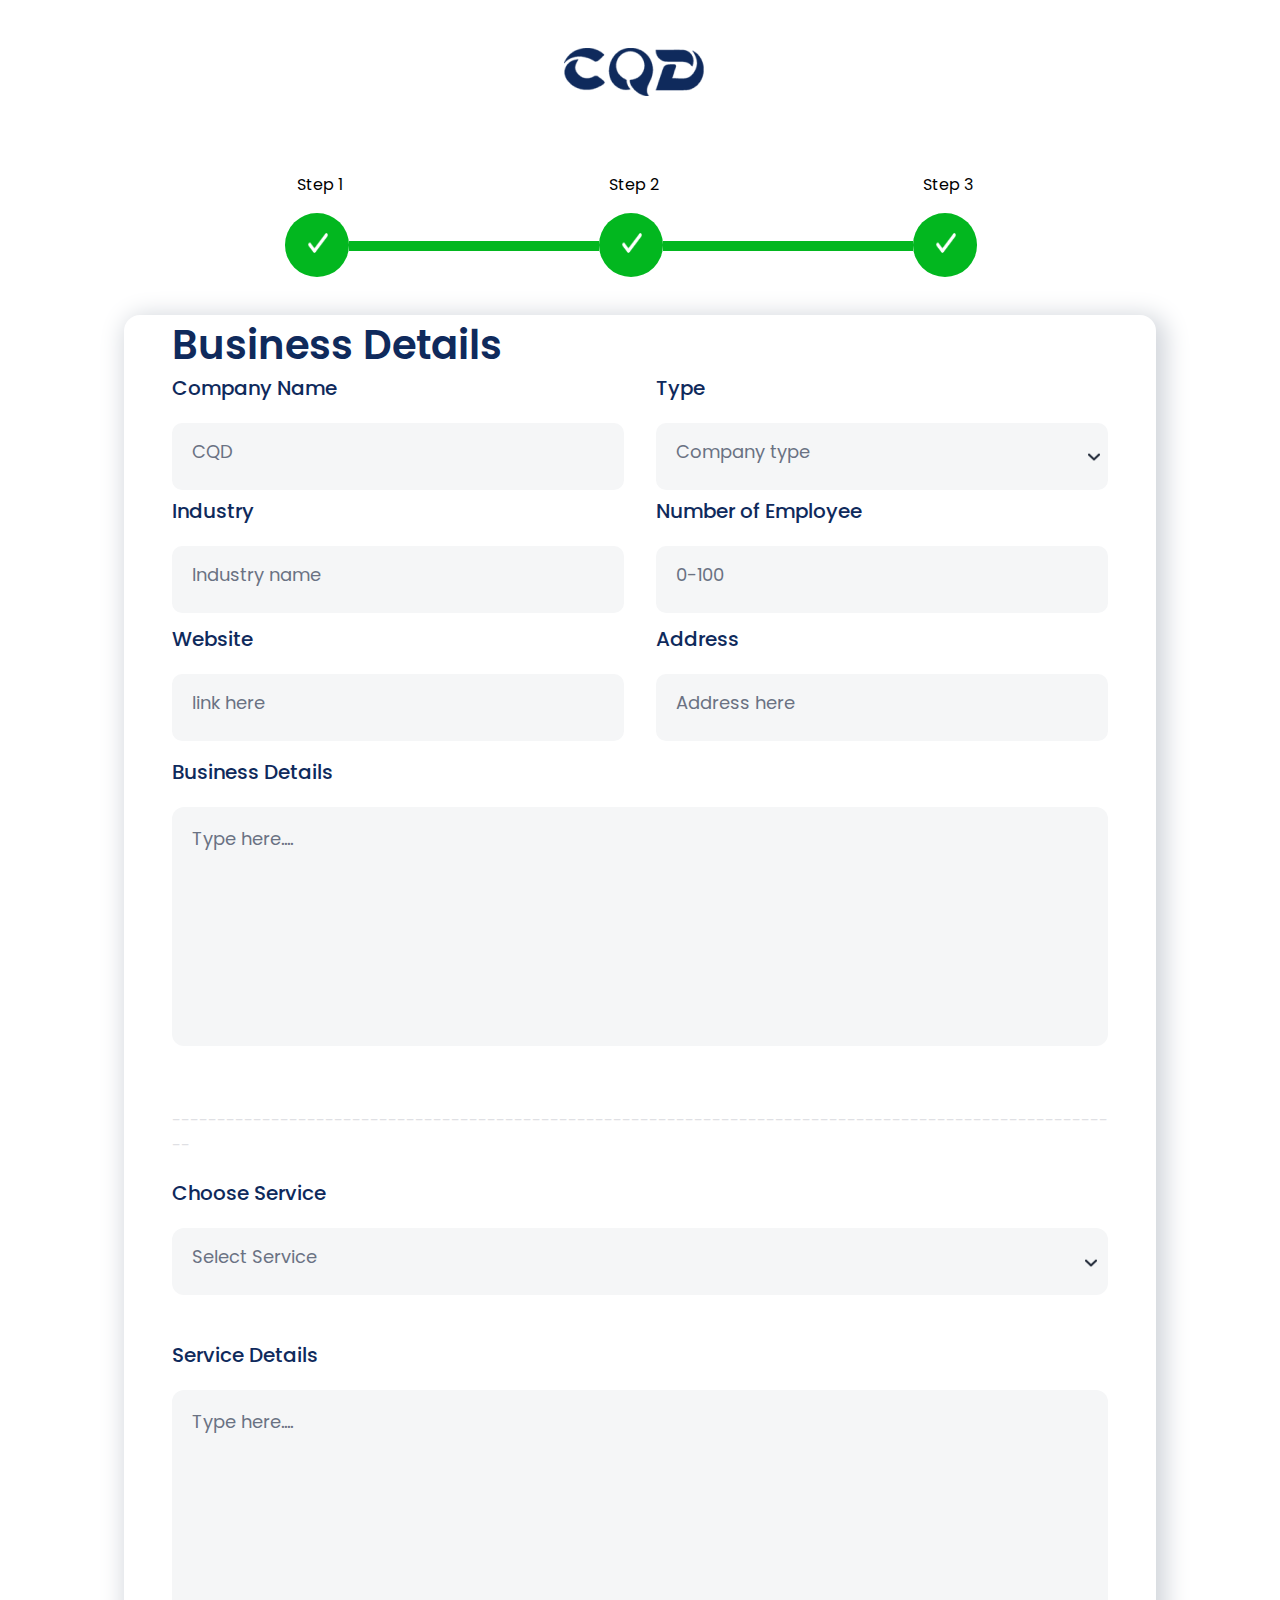
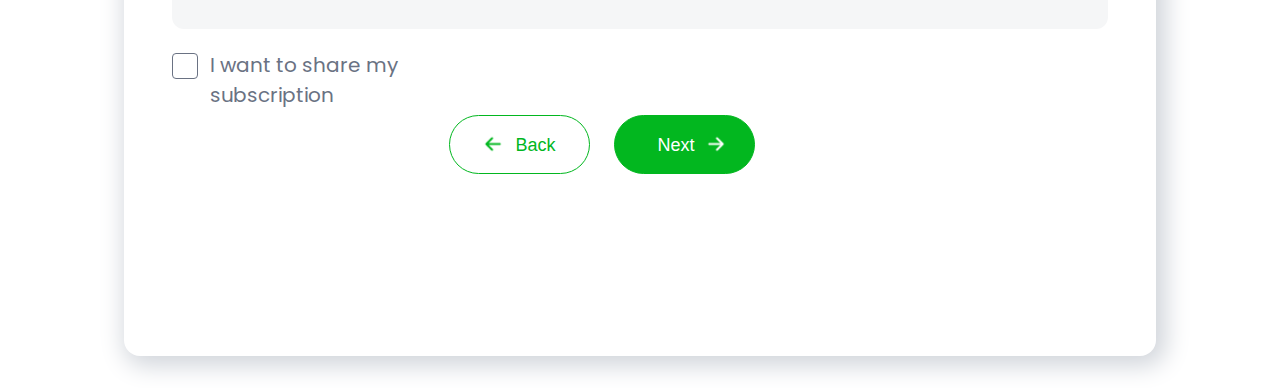
==== business.html @ 8f6383a1 "added" ====
<!DOCTYPE html>
<html lang="en">
<head>
    <meta charset="UTF-8">
    <meta name="viewport" content="width=device-width, initial-scale=1.0">
    <title>Bussiness Details</title>
     <style>
        @import url("https://fonts.googleapis.com/css2?family=Poppins:ital,wght@0,100;0,200;0,300;0,400;0,500;0,600;0,700;0,800;0,900;1,100;1,200;1,300;1,400;1,500;1,600;1,700;1,800;1,900&family=Roboto:ital,wght@0,100;0,300;0,400;0,500;0,700;0,900;1,100;1,300;1,400;1,500;1,700;1,900&display=swap");
    </style>
    
    <link rel="stylesheet" href="./assets/css/style.css" />
</head>
<body>
    
    <main>
        <section class="business">
            <div class="pInfo-dv">
                <img class="pInfo-img" src="/assets/images/infoImage.png" alt="">
            </div>

            <div class="bus-d">
                <div class="bus-dv">
                    <div class="pInfo-d3">
                        <p class="pInfo-p">Step 1</p>
                        <div class="pInfo-d4">
                            <img class="pInfo-img2" src="./assets/images/Icon4.png" alt="">
                        </div>
                    </div>
                    <div class="lc-d1"></div>
                    <div class="pInfo-d3">
                        <p class="pInfo-p">Step 2</p>
                        <div class="pInfo-d4">
                            <img class="pInfo-img2" src="./assets/images/Icon4.png" alt="">
                        </div>
                    </div>
                    <div class="lc-d1"></div>
                    <div class="pInfo-d3">
                        <p class="pInfo-p">Step 3</p>
                        <div class="pInfo-d4">
                            <img class="pInfo-img2" src="./assets/images/Icon4.png" alt="">
                        </div>
                    </div>
                </div>

                <div class="bus-d2">
                    <h2 class="bus-h">Business Details</h2>

                    <div class="bus-d5">
                        <div class="bus-d3">
                            <div class="bus-d6">
                                <div class="pInfo-d10">
                                    <p class="bus-p2">Company Name</p>
                                    <div class="lc-d6">
                                        <small class="pInfo-sm">CQD</small>
                                    </div>
                                </div>
                                <div class="pInfo-d10">
                                    <p class="bus-p2">Type</p>
                                    <div class="lc-d7">
                                        <small class="pInfo-sm">Company type</small>
                                        <img class="lc-img2" src="./assets/images/down.png" alt="">
                                    </div>
                                </div>
                            </div>

                            <div class="bus-d6">
                                <div class="pInfo-d10">
                                    <p class="pInfo-p2">Industry</p>
                                    <div class="pInfo-d11">
                                        <small class="bus-sm">Industry name</small>
                                    </div>
                                </div>
                                <div class="pInfo-d10">
                                    <p class="pInfo-p2">Number of Employee</p>
                                    <div class="lc-d7">
                                        <small class="pInfo-sm">0-100</small>
                                    </div>
                                </div>
                            </div>

                            <div class="bus-d7">
                                <div class="pInfo-d10">
                                    <p class="pInfo-p2">Website</p>
                                    <div class="lc-d7">
                                        <small class="pInfo-sm">link here</small>
                                    </div>
                                </div>
                                <div class="pInfo-d10">
                                    <p class="pInfo-p2">Address</p>
                                    <div class="lc-d7">
                                        <small class="pInfo-sm">Address here</small>
                                    </div>
                                </div>
                            </div>

                            <div class="lc-d4">
                                <p class="lc-p2">Business Details</p>
                                <div class="bus-d4">
                                    <small class="lc-sm">Type here....</small>
                                </div>
                            </div>
                        </div>

                        <p class="bus-p">----------------------------------------------------------------------------------------------------------</p>

                        <div class="bus-d8">
                            <div class="bus-d9">
                                <p class="bus-p3">Choose Service</p>
                                <div class="bus-d10">
                                    <small class="pInfo-sm">Select Service</small>
                                    <img class="bus-img" src="./assets/images/down.png" alt="">
                                </div>
                            </div>
                            <div class="lc-d4">
                                <p class="lc-p2">Service Details</p>
                                <div class="bus-d4">
                                    <small class="lc-sm">Type here....</small>
                                </div>
                            </div>
                            <div class="bus-d11">
                                <div class="bus-d12"></div>
                                <p class="bus-p4">I want to share my subscription</p>
                            </div>
                        </div>
                       
                        
                    </div>   

                    <div class="bus-d13">
                        <a class="pInfo-a" href="location.html">
                            <div class="pInfo-d12">
                
                                <button class="pInfo-d13">
                                    <img class="pInfo-img3" src="/assets/images/left.png" alt="">
                                    <p class="pInfo-p3">Back</p>
                                </button>
                
                            </div>
                        </a>
                
                        <a class="pInfo-a" href="cleanService.html" >
                            <div class="pInfo-d14">
                                <button class="pInfo-d15">
                                    <p class="pInfo-p4">Next</p>
                                    <img class="pInfo-img4" src="/assets/images/right.png" alt="">
                                </button>
                            </div>
                        </a>
                
                    </div>
                </div>

                
            </div>
        </section>
    </main>
</body>
</html>
---- assets/css/style.css ----
/* google fonts  */

body {
  font-family: Poppins;
  background-color: #ffffff;
}

header nav {
  display: flex;
  width: 1770px;
  padding: 16px 16px 16px 32px;
  justify-content: space-between;
  align-items: center;
  border-radius: 99px;
  background-color: #0f2a5c;
  margin-top: 30px;
  margin-bottom: 30px;
  margin-left: 30px;
  margin-right: 20px;
}

header nav img {
  width: 162.909px;
  height: 56px;
  flex-shrink: 0;
}

header nav ul {
  display: flex;
  align-items: center;
  gap: 40px;
  list-style: none;
}

.fr-nav-menu-item1 {
  color: #02b71f;
  font-family: Poppins;
  font-size: 16px;
  font-weight: 500;
  line-height: 24px;
  text-decoration-line: underline;
}

.fr-nav-menu-item2 {
  color: #f5fbff;
  font-family: Poppins;
  font-size: 16px;
  font-weight: 500;
  line-height: 24px;
}

.fr-nav-menu-item3 {
  padding: 16px 32px;
  justify-content: center;
  align-items: center;
  border-radius: 99px;
  background: #02b71f;
  gap: 8px;
}

.fr-nav-menu-item4 {
  color: #fff;
  font-family: Poppins;
  font-size: 18px;
  font-weight: 500;
}

.fr-top-banner {
  width: 1770x;
  height: 640px;
  border-radius: 24px;
  background: (90deg);
  background-image: linear-gradient(
      rgba(4, 89, 229, 0.7) 23.07%,
      rgba(79, 186, 255, 0.07) 117.66%
    ),
    url("../images/bgImage.png");
  margin-left: 30px;
  margin-right: 30px;
}

.fr-top-banner-sec {
  display: flex;
  flex-direction: column;
  margin-top: 60px;
  justify-content: center;
  align-items: start;
  width: 50%;
  margin-left: 15%;
}

.fr-banner-h {
  margin-top: 30px;
  text-align: start;
}

.top-banner-bt2 {
  color: #fff;
  font-family: Poppins;
  font-size: 18px;
  font-weight: 500;
}
/* .empty {
    width: 50%;
} */

.fr-banner-h {
  font-family: Poppins;
  color: #fff;
  font-size: 46px;
  font-weight: 600;
}

.fr-banner-p {
  font-family: Poppins;
  color: #fff;
  font-size: 24px;
  font-weight: 500;
}

.top-banner-d1 {
  display: flex;
  width: 650px;
  height: 59px;
  gap: 32px;
}

.top-banner-d2 {
  display: flex;
  gap: 16px;
  width: 360px;
  height: 60px;
  margin-top: 15px;
}

.top-banner-p {
  color: #ffffff;
}

.top-banner-bt1 {
  display: flex;
  padding: 16px 32px;
  justify-content: center;
  align-items: center;
  border-radius: 99px;
  background: #02b71f;
  gap: 8px;
  list-style: none;
  width: 150px;
  height: 30px;
}
/* 
.fr-top-banner-button {
    display: flex;
    padding: 16px 32px;
    justify-content: center;
    align-items: center;
    gap: 8px;
    border-radius: 99px;
    background: #02B71F;
} */

.fr-p {
  color: #0f2a5c;
  text-align: center;
  font-family: Poppins;
  font-size: 28px;
  font-weight: 600;
  margin-top: 50px;
}

.fr-d {
  margin-bottom: 50px;
  margin-left: 20px;
  margin-right: 20px;
}

.fr-img2 {
  width: 183px;
  height: 101px;
}

.fr-img3 {
  width: 290px;
  height: 150px;
}

.fr-img4 {
  width: 183px;
  height: 101px;
}

.fr-img5 {
  width: 248px;
  height: 101px;
}

.fr-sec-service {
  background: linear-gradient(
    180deg,
    rgba(133, 210, 255, 0.6) 0%,
    rgba(214, 238, 255, 0.6) 100%
  );
  border-radius: 24px;
  width: 1300px;
  height: 580px;
  margin-left: 30px;
  margin-right: 30px;
  display: inline-flex;
  padding: 120px 260px 120px 262px;
  flex-direction: column;
  justify-content: center;
  gap: 48px;
  align-items: center;
}

.fr-sec-sm {
  color: #0459e5;
  text-align: center;
  font-weight: 500;
  margin-top: 70px;
}

.fr-sec-h {
  color: #0f2a5c;
  font-size: 48px;
  font-weight: 600;
  width: 50%;
  text-align: center;
  margin-top: -40px;
}

.fr-div-frame-tp {
  display: flex;
  gap: 32px;
  margin-top: -38px;
  margin-bottom: -30px;
}
.fr-div-frame-fl {
  /* display: flex; */
  background: #ffffff;
  width: 305px;
  height: 266px;
  border-radius: 12px;
  padding: 24px;
  gap: 24px;
}

.fr-div-frame-up {
  margin-top: -33px;
}

.fr-div-frame-img {
  margin: auto;
  width: 32px;
  height: 32px;
  border: 1px solid var(--Secondary-700, #0459e5);
  padding: 10px;
  border-radius: 100%;
  margin-right: 147px;
}

.fr-div-frame-img2 {
  width: 99px;
  height: 99px;
}

.fr-div-frame-p {
  color: #c1c4cc;
}

.fr-div-frame-h {
  color: #0f2a5c;
  font-size: 20px;
  font-weight: 600;
}

.fr-div-frame-sm {
  color: #5b6477;
  font-size: 16px;
  font-weight: 400;
}

.fr-sec-service2 {
  display: flex;
  width: 1840px;
}

.fr-sec-service2-img {
  width: 720px;
  height: 800px;
  margin-left: 190px;
  margin-top: 100px;
  margin-bottom: 100px;
}

.fr-sec-service2-d {
  width: 727px;
  margin-left: 60px;
  height: 627px;
}

.fr-sec-service2-p {
  color: #02b71f;
  width: 627px;
  height: 27px;
  font-size: 18px;
  font-weight: 500;
  margin-top: 100px;
}

.fr-sec-service2-h {
  width: 627px;
  height: 62px;
  font-weight: 600;
  font-size: 48px;
  color: #0f2a5c;
  margin-top: -1px;
  margin-bottom: 53px;
}

.fr-sec-service2-d2 {
  display: flex;
  background-color: #edf8ff;
  gap: 30px;
  align-items: center;
  border-radius: 10px;
  margin-bottom: 15px;
}

.fr-sec-service2-d3 {
  width: 64px;
  height: 64px;
  border: 1px solid var(--Secondary-700, #0459e5);
  border-radius: 100%;
  margin-left: 20px;
}
.fr-sec-service2-img2 {
  width: 32px;
  height: 32px;
  margin-top: 16px;
  margin-left: 16px;
}

.fr-sec-service2-h3 {
  width: 499px;
  height: 30px;
  font-weight: 600;
  font-size: 20px;
  color: #0f2a5c;
  margin-top: 30px;
}

.fr-sec-service2-h5 {
  width: 499px;
  height: 24px;
  font-weight: 400;
  font-size: 16px;
  color: #5b6477;
  margin-top: -15px;
}

.fr-section5 {
  width: 1820px;
  height: 618px;
  margin-top: -100px;
  margin-left: 30px;
  border-radius: 24px;
  background: linear-gradient(
    180deg,
    rgba(133, 210, 255, 0.6) 0%,
    rgba(214, 238, 255, 0.6) 100%
  );
}

.fr-section5-d1 {
  width: 1521px;
  height: 471px;
  margin-top: 120px;
  margin-left: 262px;
  gap: 48px;
}

.fr-section5-d2{
  margin-left: -100px;
  margin-top: 90px;
}

.fr-section5-p {
  width: 137px;
  height: 27px;
  font-weight: 500;
  font-size: 18px;
  color: #0459e5;
  margin-top: 100px;
}

.fr-section5-h1 {
  color: #0f2a5c;
  width: 754px;
  height: 124px;
  font-weight: 600;
  font-size: 48px;
  margin-top: -5px;
  margin-bottom: 70px;
}

.fr-section-5-d-flex {
  width: 1521px;
  display: grid;
  grid-template-columns: repeat(2, 1fr);
  gap: 20px;
}

.fr-section5-d3 {
  display: flex;
  width: 735px;
  height: 112px;
  background-color: #ffffff;
  gap: 24px;
  align-items: center;
  border-radius: 12px;
  margin-left: -100px;
}

.fr-section5-d4 {
  width: 64px;
  height: 64px;
  border: 1px solid var(--Secondary-700, #0459e5);
  border-radius: 100%;
  margin-left: 20px;
}

.fr-section5-d5 {
  width: 507px;
  height: 62px;
  gap: 8px;
  margin-top: -40px;
}

.fr-section5-h3 {
  width: 507px;
  height: 30px;
  font-weight: 600;
  font-size: 20px;
  color: #0f2a5c;
}

.fr-section5-h5 {
  width: 507px;
  height: 24px;
  font-weight: 400;
  font-size: 16px;
  color: #5b6477;
  margin-top: -15px;
}

.fr-section5-ul {
  display: flex;
  padding: 16px 32px;
  justify-content: center;
  align-items: center;
  border-radius: 99px;
  background: #02b71f;
  gap: 8px;
  list-style: none;
  width: 160px;
  margin-left: 540px;
  margin-top: 30px;
}

.fr-section6 {
  width: 1920px;
  height: 735px;
}

.fr-section6-d1 {
  width: 1521px;
  height: 695px;
  margin-left: 190px;
  gap: 118px;
  margin-top: 150px;
}

.fr-section6-d2 {
  width: 673px;
  height: 167px;
  gap: 16px;
  margin-bottom: 80px;
}

.fr-section6-h2 {
  width: 673px;
  text-align: center;
  font-weight: 600;
  font-size: 48px;
  color: #0F2A5C;
  margin-top: 0px;
  margin-left: 300px;
}

.fr-section6-d3 {
  width: 480px;
  height: 410px;
  border-radius: 12px;
  background-color: #f0fcfc;
  text-align: center;
}

.fr-section6-d4 {
  width: 140px;
  height: 140px;
  border: 2px solid var(--Secondary-700, #0459e5);
  border-radius: 100%;
  margin-left: 170px;
}

.fr-section6-d5{
  width: 1321px;
  height: 410px;
  gap: 32px;
}

.fr-section6-d6{
  width: 1321px;
  height: 410px;
  gap: 32px;
  border-radius: 12px;
  margin-left: 55px;
}

.fr-section6-d7{
  background-color: #0459e5;
  width: 419px;
  height: 410px;
  border-radius: 12px;
  text-align: center;
}

.fr-section6-d8{
  width: 140px;
  height: 140px;
  border: 2px solid var(--Secondary-700, #0459e5);
  border-radius: 100%;
  margin-left: 140px;
  background-color: #ffffff;
}

.fr-section6-top-div{
  display: flex;
}

.fr-section6-img {
  width: 88px;
  height: 88px;
  margin-top: 26px;
}

.fr-section6-img2{
  width: 88px;
  height: 88px;
  margin-top: 26px;
}





.fr-section6-h3 {
  font-weight: 600;
  font-size: 48px;
  text-align: center;
  color: #0459e5;
  margin-top: -20px ;
}

.fr-section6-h4 {
  font-weight: 500;
  font-size: 24px;
  color: #5b6477;
  margin-top: -40px;
}

.fr-section6-h5{
  font-weight: 600;
  font-size: 48px;
  color: #ffffff;
  text-align: center;
  margin-top: -20px;
}

.fr-section6-h6{
  font-weight: 500;
  font-size: 24px;
  color: #ffffff;
  margin-top: -40px;
}

.fr-section6-b {
  width: 351px;
  height: 68px;
  border-radius: 12px;
  border: 2px solid var(--Secondary-700, #0459e5);
  margin-top: -30px;
}

.fr-section6-b2 {
  width: 351px;
  height: 68px;
  border-radius: 12px;
  border: 2px solid var(--Secondary-700, #02B71F);
  background-color:#02B71F ;
  margin-top: -30px;
}

.fr-section6-p {
  color: #5b6477;
  font-weight: 400;
  font-size: 24px;
}

.fr-section6-p4{
  color: #ffffff;
  font-size: 24px;
  font-weight: 400;
}

.fr-section6-p2 {
  color: #0b75ff;
  font-weight: 500;
  font-size: 24px;
  text-align: center;
  margin-top: 18px;
}

.fr-section6-p3{
  color: #ffffff;
  font-weight: 500;
  font-size: 24px;
  text-align: center;
  margin-top: 18px;
}




.fr-sec-section7 {
  display: flex;
  width: 1840px;
}

.fr-sec-section7-img {
  width: 720px;
  height: 800px;
  margin-left: 50px;
  margin-top: 100px;
  margin-bottom: 100px;
}

.fr-sec-section7-d {
  width: 727px;
  margin-left: 190px;
  height: 627px;
}

.fr-sec-section7-p {
  color: #02b71f;
  width: 627px;
  height: 27px;
  font-size: 18px;
  font-weight: 500;
  margin-top: 100px;
}

.fr-sec-section7-h {
  width: 627px;
  height: 62px;
  font-weight: 600;
  font-size: 48px;
  color: #0f2a5c;
  margin-top: -1px;
  margin-bottom: 103px;
}

.fr-sec-section7-d2 {
  display: flex;
  gap: 30px;
  align-items: center;
  border-radius: 10px;
  margin-bottom: 15px;
}

.fr-sec-section7-d3 {
  width: 64px;
  height: 64px;
  border: 1px solid var(--Secondary-700, #0459e5);
  border-radius: 100%;
  margin-left: 20px;
}
.fr-sec-section7-img2 {
  width: 32px;
  height: 32px;
  margin-top: 16px;
  margin-left: 16px;
}

.fr-sec-section7-h3 {
  width: 499px;
  height: 30px;
  font-weight: 600;
  font-size: 20px;
  color: #0f2a5c;
  margin-top: 30px;
}

.fr-sec-section7-h5 {
  width: 499px;
  height: 24px;
  font-weight: 400;
  font-size: 16px;
  color: #5b6477;
  margin-top: -15px;
}

.fr-section8{
  background: linear-gradient(
    180deg,
    rgba(133, 210, 255, 0.6) 0%,
    rgba(214, 238, 255, 0.6) 100%
  );
  border-radius: 24px;
  width: 1300px;
  height: 580px;
  margin-left: 30px;
  margin-right: 30px;
  display: inline-flex;
  padding: 120px 260px 120px 262px;
  flex-direction: column;
  justify-content: center;
  gap: 48px;
  align-items: center;
}

.fr-section8-img2{
  width: 99px;
  height: 99px;
  margin-left: 130px;
}

.fr-section8-d {
  display: flex;
  gap: 32px;
  margin-top: -38px;
  margin-bottom: -30px;
  width: 1521px;
  margin-left: 20px;
}

.fr-section8-d2 {
  /* display: flex; */
  background: #ffffff;
  width: 438px;
  height: 266px;
  border-radius: 12px;
  padding: 24px;
  gap: 24px;
}

.fr-section9{
  width: 1920px;
  height: 1101px;

}

.fr-section9-p{
  color: #02B71F;
  font-size: 18px;
  text-align: center;
  margin-top: 120px;
}

.fr-section9-h{
  color: #0F2A5C;
  font-size: 48px;
  text-align: center;
  margin-top: -10px;
}

.fr-section9-main-div{
  width: 1520px;
  height: 654px;
  margin-left: 200px;
  gap: 102px;
  /* display: grid;
  grid-template-columns: repeat(2, 1fr); */
}

.fr-section9-div2{
  width: 1520px;
  display: flex;
  gap: 24px;
  margin-bottom: 80px;
}

.fr-section9-d{
  width: 736px;
  height: 276px;
  border-radius: 5px;
  background-color: #f0fcfc;
}

.fr-section9-d2{
  width: 140px;
  height: 140px;
border: 1px solid var(--Secondary-700, #0459e5);
  border-radius: 100%;
  margin-left: 170px;
}

.fr-section9-img{
  width: 72px;
  height: 72px;
  margin-top: 34px;
  margin-left: 34px;
}

.fr-section9-h2{
  color: #0F2A5C;
  font-size: 24px;
  font-weight: 600;
  text-align: center;
}

.fr-section9-p2{
  color: #5b6477;
  width: 592px;
  text-align: center;
}

.section10{
  width: 1521px;
 height: 514px;
 margin-top: -150px;
}

.fr-section10{
  width: 1317px;
  height: 474px;
  border-radius: 24px;
  background-image:
  url("../images/Image3.png");
  margin: auto;
  margin-left: 270px;
}

.fr-section10-d{
  text-align: center;
  background-image: url("../images/Rectangle2.png");
  height: 474px;
}

.fr-section10-h{
  color: #ffffff ;
  font-size: 48px;
  font-weight: 600;
}

.fr-section10-p{
  color: #ffffff;
  font-size: 16px;
  font-weight: 400;
}

.fr-section10-b{
  display: flex;
  background-color: #02B71F;
  border: #02B71F;
  border-radius: 99px;
  height: 59px;
  width: 237px;
  margin-left: 600px;
}

.fr-section10-h2{
  color: #ffffff ;
  width: 145px;
  height: 27px;
  font-weight: 500;
  font-size: 18px;
  margin-left: 10px;
}

.fr-section10-svg{
  margin-top: 15px;
  margin-left: 10px;
}

.footer{
  width: 1890px;
  height: 712px;
  background-color: #0F2A5C;
}

.footer-d{
  width: 1521px;
  height: 551px;
  margin-top: 50px;
  margin-left: 300px;
}

.footer-d2{
  display: flex;
  width: 1320px;
  height: 424px;
  justify-content: space-between;
}

.footer-d3{
  width: 431px;
  height: 424px;
  gap: 32px;
  margin-left: -90px;
}

.footer-img{
  margin-top: 60px;
}

.footer-p{
  color: #D6EEFF;
}

.footer-d4{
  width: 152px;
  height: 218px;
  gap: 24px;
}

.footer-h{
  width: 290px;
  height: 26px;
  font-size: 16px;
  font-weight: 600;
  color: #ffffff;
  margin-top: 60px;
}

.footer-p2{
  color: #D6EEFF;
}

.footer-d5{
  width: 443px;
  height: 482px;
  gap: 32px;
}

.footer-d7{
  width: 1521px;
  text-align: center;
  margin-left: 100px;
}

.footer-sm{
  width: 840px;
  height: 42px;
  text-align: center;
  color: #B7E2FF;
}


/* personal Information */


.pInfo{
 margin: auto;
}


.pInfo-img2{
  width: 20px;
  height: 20px;
  margin-top: 20px;
  margin-left: 23px;
}

.pInfo-img3{
  width: 24px;
  height: 24px;
  margin-left: 25px;
  margin-top: 15px;
}

.pInfo-img4{
   width: 24px;
  height: 24px;
  margin-top: 15px;
  color: #ffffff;
}

.pInfo-dv{
  width: 140px;
  height: 48px;
  margin-left: 440px;
  margin-top: 48px;
  margin-bottom: 60px;
}

.pInfo-d{
  width: 1032px;
  height: 782px;
  margin: auto;
}

.pInfo-d2{
  display: flex;
  width: 710px;
  height: 119px;
  margin: auto;
}

.pInfo-d3{
  width: 70px;
  height: 119px;
  gap: 12px;
}

.pInfo-d4{
  width: 64px;
  height: 64px;
  background: #02B71F;
  border-radius: 100%;
}

.pInfo-d5{
  width: 64px;
  height: 64px;
  border: 4px solid var(--Secondary-700, #9CA3AF);
  border-radius: 100%;
}

.pInfo-d6{
  width: 250px;
  height: 10px;
  background-color: #D1D5DB;
  margin-top: 85px;
  margin-left: -6px;
}
.pInfo-d7{
  width: 250px;
  height: 10px;
  background-color: #D1D5DB;
  margin-top: 85px;
  margin-left: 1px;
}

.pInfo-d8{
  width: 1032px;
  height: 573px;
  gap: 56px;
  box-shadow: 5px 5px 25px 5px #D1D5DB;
  border-radius: 16px;
}

.pInfo-d9{
width: 936px;
height: 258px;
display: grid;
  grid-template-columns: repeat(2, 1fr);
  gap: 32px;
  margin-left: 40px;
}

.pInfo-d10{
  width: 452px;
  height: 113px;
  gap: 16px;
}

.pInfo-p{
  text-align: center;
}

.pInfo-p2{
  width: 452px;
  height: 30px;
  font-weight: 500;
  font-size: 20px;
  color: #0F2A5C;
}

.pInfo-p3{
  width: 45px;
  height: 27px;
  font-weight: 500;
  font-size: 18px;
  color: #02B71F;
}

.pInfo-p4{
   width: 40px;
  height: 27px;
  font-weight: 500;
  font-size: 18px;
  color: #ffffff;
  margin-left: 35px;
}

.pInfo-h{
  color: #0F2A5C;
  width: 936px;
  height: 48px;
  font-size: 40px;
  font-weight: 600;
  margin-left: 40px;
}

.pInfo-d11{
  width: 452px;
  height: 67px;
  background: #f5f6f7;
  border-radius: 10px;
}

.pInfo-d12{
  width: 141px;
  height: 59px;
}

.pInfo-d13{
  display: flex;
  width: 141px;
  height: 59px;
  border-radius: 99px;
  border: 1px solid var(--Secondary-700, #02B71F);
  margin-top: 76px;
  gap: 8px;
  background: #ffffff;

}

.pInfo-d14{
  width: 141px;
  height: 59px;
 gap: 8px;
}

.pInfo-d15{
   display: flex;
  width: 141px;
  height: 59px;
  border-radius: 99px;
  margin-top: 76px;
  background-color: #02B71F;
  border: 1px solid var(--Secondary-700, #02B71F);
   gap: 8px;
}

.pInfo-d16{
  display: flex;
  width: 301px;
  height: 59px;
  gap: 24px;
  margin-left: 355px;
}

.pInfo-a{
  text-decoration: none;
}


.pInfo-sm{
  width: 404px;
  height: 57px;
  font-weight: 400;
  font-size: 18px;
  color: #6A7283;
  margin-left: 20px;
   display: flex;
  align-items: center;
}


/* Location */



.location{
  width: 1032px;
  height: 1549px;
  margin: auto;
}
.lc-main-d{
  width: 1032px;
  height: 1349px;
}
.lc-d1{
  width: 250px;
  height: 10px;
  background-color: #02B71F;
  margin-top: 85px;
  margin-left: -6px;
}

.lc-d2{
  width: 250px;
  height: 10px;
  background-color: #D1D5DB;
  margin-top: 85px;
  margin-left: -6px;
}

.lc-d3{
   width: 1032px;
  height: 1158px;
  gap: 56px;
  margin: auto;
  box-shadow: 5px 5px 25px 5px #D1D5DB;
  border-radius: 16px;
}

.lc-d4{
  width: 936px;
  height: 113px;
  gap: 16px;
  margin: auto;
  margin-top: 40px;
}

.lc-p{
  width: 906px;
  height: 30px;
  font-weight: 500;
  font-size: 20px;
  color: #0F2A5C;
}

.lc-d5{
  display: flex;
  width: 936pxpx;
  height: 67px;
  background: #f5f6f7;
  border-radius: 10px;
}

.lc-d6{
  display: flex;
  width: 452px;
  height: 67px;
  background: #f5f6f7;
  border-radius: 10px;
}

.lc-d7{
  display: flex;
  width: 452px;
  height: 67px;
  background: #f5f6f7;
  border-radius: 10px;
}

.lc-d8{
  display: flex;
  width: 1136px;
  height: 40px;
}

.lc-d9{
  display: flex;
  width: 229px;
  height: 40px;
  border: 1px solid var(--Secondary-700, #0459e5);
  border-radius: 20px;
  gap: 10px;
  margin-top: 30px;
  margin-left: 573px;
  margin-right: -190px;
}

.lc-d10{
 margin-top: 7px;
}

.lc-img{
  width: 20px;
  height: 20px;
  margin-top: 24px;
  margin-left: 24px;
}

.lc-img2{
  width: 20px;
  height: 20px;
  margin: auto;
}

.lc-img3{
  margin-top: 10px;
  margin-left: 40px;
}

.lc-img4{
  margin-top: 60px;
  margin-left: 50px;
  border-radius: 20px;
}

.lc-sm{
  width: 856px;
  height: 27px;
  font-weight: 400;
  font-size: 18px;
  color: #6A7283;
  margin-left: 20px;
  margin-top: 18px;
}

.lc-sm2{
  height: 40px;
  margin-left:15px;
  margin-top: -10px;
}

.lc-p{
  color: #0F2A5C;
  width: 130px;
  height: 30px;
  font-size: 20px;
  font-weight: 500;
  margin-left: 50px;
}

.lc-p2{
  color: #0F2A5C;
  font-size: 20px;
  font-weight: 500
}


/* Bussiness details */

.business{
  width: 1032px;
  height: 1549px;
  margin: auto;
}

.bus-d{
  width: 1032px;
  height: 1832px;
  margin-top: 18px;
  gap: 72px;
}

.bus-dv{
  display: flex;
  width: 710px;
  height: 119px;
  margin: auto;
}

.bus-d2{
  width: 1032px;
  height: 1641px;
  border-radius: 16px;
  gap: 56px;
  color: #ffffff;
  box-shadow: 5px 5px 25px 5px #D1D5DB;
  margin-top: 40px;
}

.bus-d3{
  width: 936px;
height: 729px;
}

.bus-d4{
  display: flex;
  width: 936pxpx;
  height: 239px;
  background: #f5f6f7;
  border-radius: 12px;
}

.bus-d5{
  width: 936px;
  height: 1326px;
  gap:36px;
  margin: auto;
}

.bus-d6{
  width: 936px;
  height: 113px;
  gap: 32px;
  display: grid;
  grid-template-columns: repeat(2, 1fr);
}

.bus-d7{
  width: 936px;
  height: 113px;
  gap: 32px;
  display: grid;
  grid-template-columns: repeat(2, 1fr);
  margin-top: 15px;
}

.bus-d8{
  width: 936px;
  height: 501px;
  gap: 32px;
}

.bus-d9{
  width: 936px;
  height: 122px;
  gap: 16px;
}

.bus-d10{
  display: flex;
  width: 936px;
  height: 67px;
  background: #f5f6f7;
  border-radius: 12px;
}

.bus-d11{
  display: flex;
  width: 936px;
  height: 30px;
  gap: 12px;
  margin-top: 200px;
}

.bus-d12{
  width: 24px;
  height: 24px;
  border-radius: 4px;
  border: 1px solid var(--Secondary-700, #6A7283);
}

.bus-d13{
  display: flex;
  width: 301px;
  height: 59px;
  gap: 24px;
  margin-left: 325px;
  margin-top: -50px;
}

.bus-h{
  color: #0F2A5C;
  width: 936px;
  height: 48px;
  font-size: 40px;
  font-weight: 600;
  margin: auto;
}


.bus-p{
  color: #dfe0e4;
}

.bus-p2{
  width: 452px;
  height: 30px;
  font-weight: 500;
  font-size: 20px;
  color: #0F2A5C;
  margin-top: 10px;
}

.bus-p3{
  width: 936px;
  height: 30px;
  font-weight: 500;
  font-size: 20px;
  color: #0F2A5C;
}

.bus-p4{
  color: #6A7283;
  width: 314px;
  height: 30px;
  font-weight: 400;
  font-size: 20px;
  margin-top: -3px;
}

.bus-sm{
  width: 404px;
  height: 57px;
  font-weight: 400;
  font-size: 18px;
  color: #6A7283;
  margin-left: 20px;
  display: flex;
  align-items: center;
  margin-bottom: 30px;
}

.bus-img{
  width: 20px;
  height: 20px;
  margin-left: 485px;
  margin-top: 25px;
}


/* Cleaning Service */

.cls-sec{
  width: 1920px;
  height: 2050px;
}

.cls-img{
  margin: 40px;
}

.cls-img2{
  width: 58px;
  height: 24px;
  gap: 8px;
  margin-top: 25px;
  margin-left: 300px;
}

.cls-img3{
  margin-top: 15px;
}

.cls-h{
  width: 1224px;
  height: 48px;
  font-weight: 600;
  font-size: 40px;
  color: #0F2A5C;
  margin-left: 28px;
}

.cls-h2{
  width: 186px;
  height: 30px;
  font-weight: 500;
  font-size: 15px;
  color: #0F2A5C;
}

.cls-d{
  width: 140px;
  height: 148px;
  margin-left: 850px;
}

.cls-d1{
  width: 1320px;
  height: 1590px;
  top: 168px;
  margin-left: 300px;
  border-radius: 16px;
  gap: 32px;
  color: #ffffff;
  box-shadow: 5px 5px 25px 5px #D1D5DB;
}

.cls-d2{
  width: 1224px;
  height: 1328px;
  gap: 32px;
  margin-left: 28px;
}

.cls-d3{
  display: flex;
  width: 1224px;
  height: 94px;
  padding-top: 24px;
  padding-bottom: 24px;
  border-bottom: 1px;
  color: #dfe0e4;
  gap: 65px;
}

.cls-d4{
  display: flex;
  width: 1224px;
  height: 48px;
  padding-top: 0px;
  padding-bottom: 20px;
  border: 1px;
  color: #dfe0e4;
}

.cls-d5{
  width: 1224px;
  height: 1px;
  background: #6A7283;
}

.cls-d6{
  width: 1195px;
  height: 56px;
  border-radius: 8px;
  padding: 16px;
  gap: 16px;
  background: rgba(255, 157, 0, 0.16);
  margin-top: 40px;
}

.cls-d7{
  width: 1224px;
  margin-left: 550px;
}


.cls-d8{
  display: flex;
  width: 181px;
  height: 59px;
  border-radius: 99px;
  margin-top: 76px;
  background-color: #02B71F;
  border: 1px solid var(--Secondary-700, #02B71F);
   gap: 28px;
}

.cls-button{
  width: 116px;
  height: 46px;
  border-radius: 99px;
  border: 1px solid var(--Secondary-700, #D6EEFF);
  background-color: #D6EEFF;
  padding-top: 8px;
  padding-left: 24px;
  padding-right: 24px;
  padding-bottom: 8px;
  margin-top: 10px;
}

.cls-p{
  width: 730px;
  height: 30px;
  font-weight: 400;
  font-size: 15px;
  color: #6A7283;
}

.cls-p2{
  font-weight: 400;
  font-size: 15px;
  color: #6A7283;
  margin-top: -30px;
  margin-left: 30px;
}



/* Cleaning Services 2  */

.cls2-h{
  width: 676px;
  height: 48px;
  font-weight: 600;
  font-size: 30px;
  color: #0F2A5C;
  margin-left: 28px;
}


.cls2-img{
  width: 74px;
  height: 30px;
  gap: 8px;
}

.cls2-img2{
  width: 130px;
  height: 20px;
  gap: 8px;
}

.cls2-img3{
  width: 40px;
  height: 40px;
  margin-top: 20px;
  margin-left: 20px;
}
.cls2-d{
  display: flex;
  width: 1224px;
  height: 48px;
  margin-bottom: 40px;
}
.cls2-d1{
  width: 1320px;
  height: 1500px;
  top: 168px;
  margin-left: 300px;
  border-radius: 16px;
  gap: 32px;
  color: #ffffff;
  box-shadow: 5px 5px 25px 5px #D1D5DB;
  margin-top: 100px;
}

.cls2-dv{
  width: 751px;
  height: 216px;
  gap: 24px;
  margin: auto;
}

.cls2-d2{
  width: 80px;
  height: 80px;
  border-radius: 100%;
  background: #02B71F;
  margin-left: 330px;
}

.cls2-d3{
  display: flex;
  gap: 20px;
  margin-top: 30px;
  margin-left: 300px;
}

.cls2-p{
  width: 663px;
  height: 48px;
  font-weight: 600;
  font-size: 40px;
  text-align: center;
  color: #0f2a5c;
  margin-left: 40px;
}

.cls2-p2{
  width: 102px;
  height: 30px;
  font-weight: 500;
  font-size: 20px;
  text-align: right;
  color: #0459e5;
}

.cls2-sm{
  width: 663px;
  height: 48px;
  font-weight: 400;
  font-size: 16px;
  text-align: center;
  color: #6A7283;
  text-align: center;
}
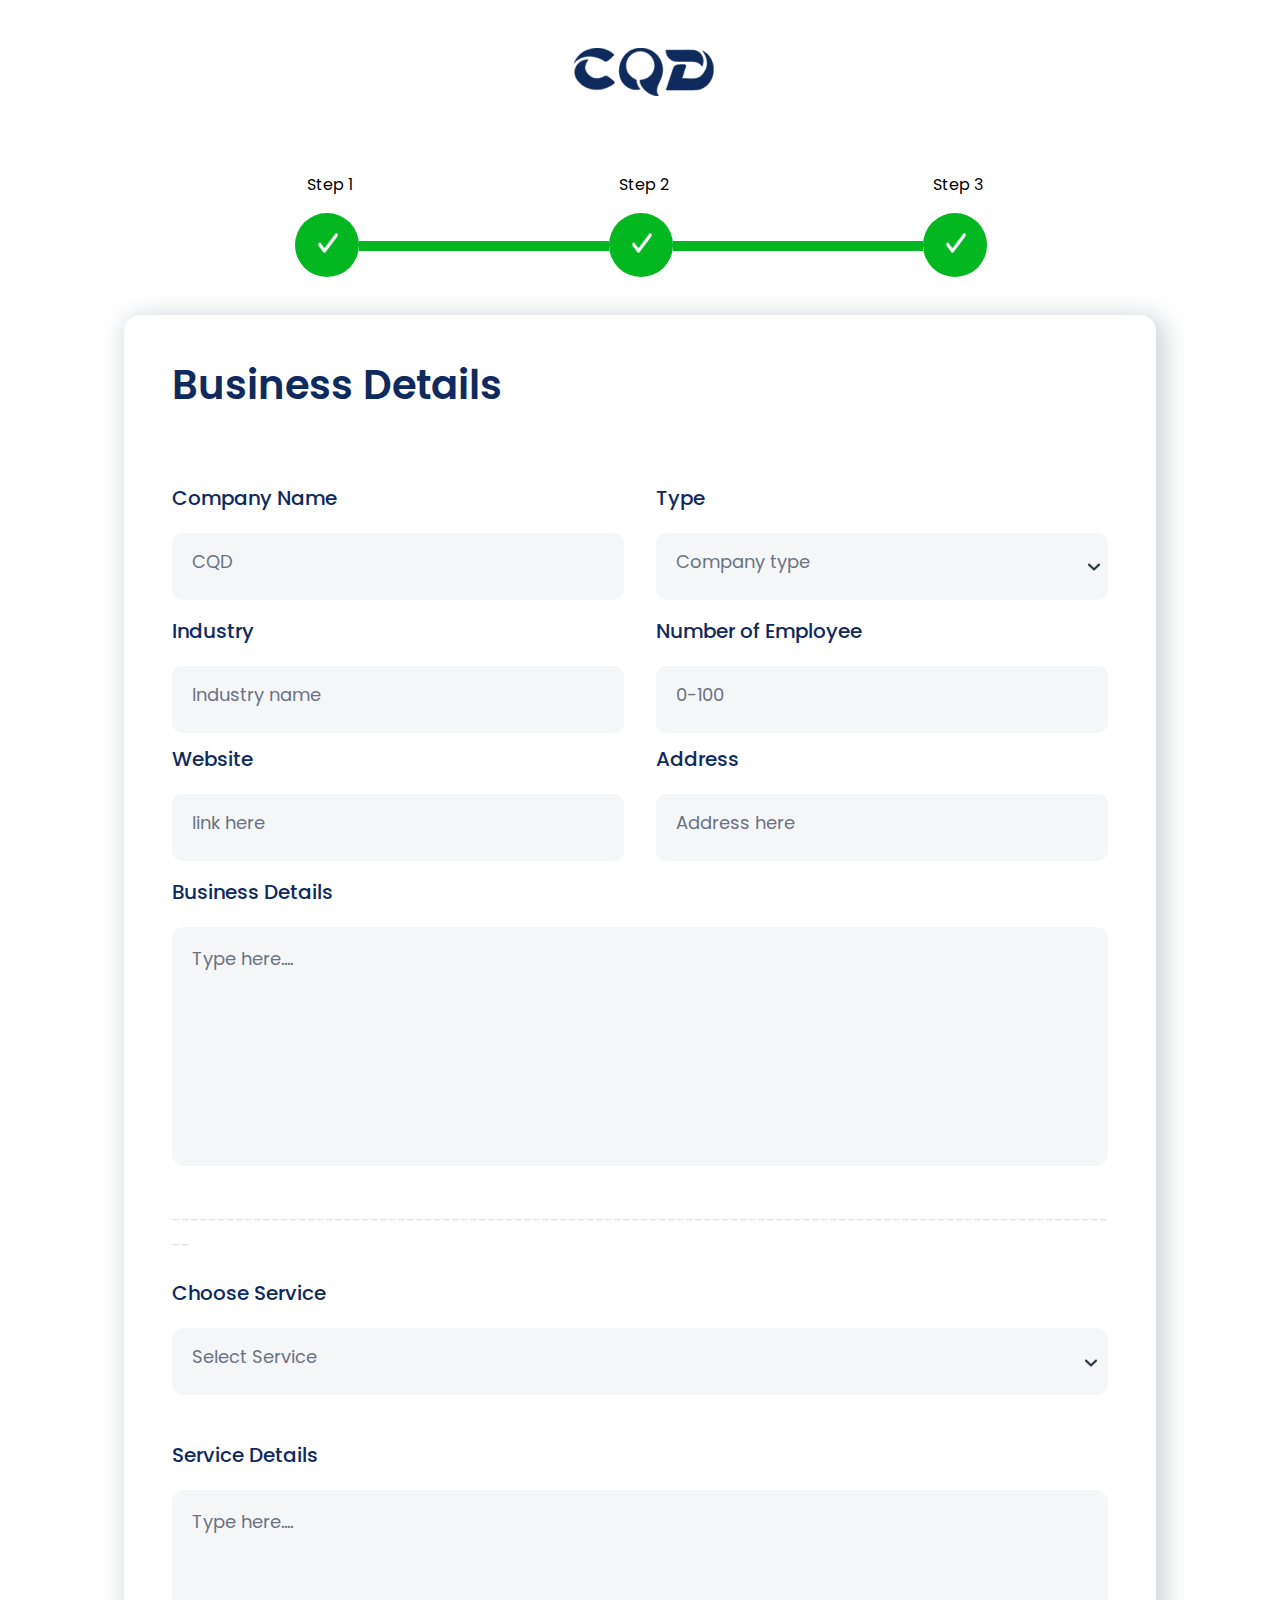
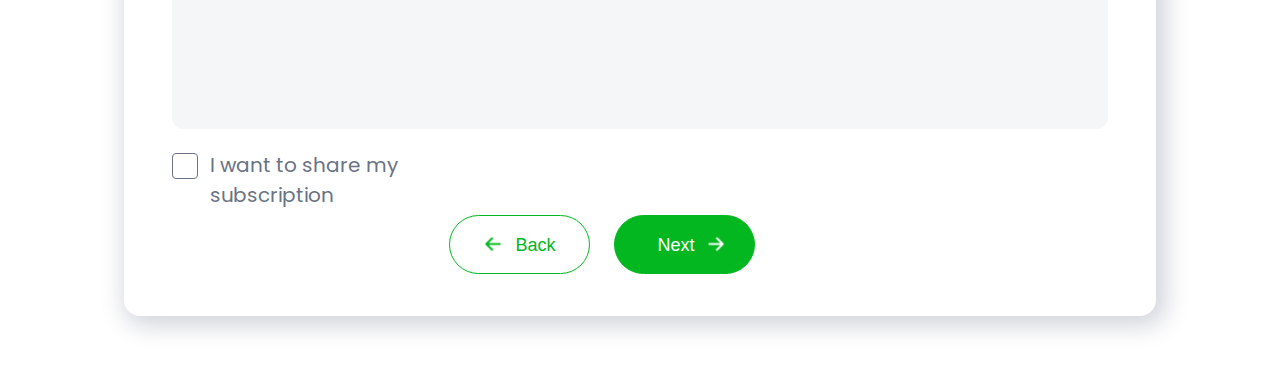
==== commit 5c19c099: "updated" ====
--- a/business.html
+++ b/business.html
@@ -1,158 +1,162 @@
 <!DOCTYPE html>
 <html lang="en">
-<head>
-    <meta charset="UTF-8">
-    <meta name="viewport" content="width=device-width, initial-scale=1.0">
+  <head>
+    <meta charset="UTF-8" />
+    <meta name="viewport" content="width=device-width, initial-scale=1.0" />
     <title>Bussiness Details</title>
-     <style>
-        @import url("https://fonts.googleapis.com/css2?family=Poppins:ital,wght@0,100;0,200;0,300;0,400;0,500;0,600;0,700;0,800;0,900;1,100;1,200;1,300;1,400;1,500;1,600;1,700;1,800;1,900&family=Roboto:ital,wght@0,100;0,300;0,400;0,500;0,700;0,900;1,100;1,300;1,400;1,500;1,700;1,900&display=swap");
+    <style>
+      @import url("https://fonts.googleapis.com/css2?family=Poppins:ital,wght@0,100;0,200;0,300;0,400;0,500;0,600;0,700;0,800;0,900;1,100;1,200;1,300;1,400;1,500;1,600;1,700;1,800;1,900&family=Roboto:ital,wght@0,100;0,300;0,400;0,500;0,700;0,900;1,100;1,300;1,400;1,500;1,700;1,900&display=swap");
     </style>
-    
+
     <link rel="stylesheet" href="./assets/css/style.css" />
-</head>
-<body>
-    
-    <main>
-        <section class="business">
-            <div class="pInfo-dv">
-                <img class="pInfo-img" src="/assets/images/infoImage.png" alt="">
+  </head>
+  <body>
+    <section class="business">
+      <div class="pInfo-dv">
+        <img class="location-img" src="/assets/images/infoImage.png" alt="" />
+      </div>
+
+      <div class="bus-d">
+        <div class="bus-dv">
+          <div class="pInfo-d3">
+            <p class="pInfo-p">Step 1</p>
+            <div class="pInfo-d4">
+              <img class="pInfo-img2" src="./assets/images/Icon4.png" alt="" />
+            </div>
+          </div>
+          <div class="lc-d1"></div>
+          <div class="pInfo-d3">
+            <p class="pInfo-p">Step 2</p>
+            <div class="pInfo-d4">
+              <img class="pInfo-img2" src="./assets/images/Icon4.png" alt="" />
+            </div>
+          </div>
+          <div class="lc-d1"></div>
+          <div class="pInfo-d3">
+            <p class="pInfo-p">Step 3</p>
+            <div class="pInfo-d4">
+              <img class="pInfo-img2" src="./assets/images/Icon4.png" alt="" />
+            </div>
+          </div>
+        </div>
+
+        <div class="bus-d2">
+          <h2 class="bus-h">Business Details</h2>
+
+          <div class="bus-d5">
+            <div class="bus-d3">
+              <div class="bus-d6">
+                <div class="bus-d14">
+                  <p class="bus-p2">Company Name</p>
+                  <div class="lc-d6">
+                    <small class="pInfo-sm">CQD</small>
+                  </div>
+                </div>
+                <div class="pInfo-d10">
+                  <p class="bus-p2">Type</p>
+                  <div class="lc-d7">
+                    <small class="pInfo-sm">Company type</small>
+                    <img
+                      class="lc-img2"
+                      src="./assets/images/down.png"
+                      alt=""
+                    />
+                  </div>
+                </div>
+              </div>
+
+              <div class="bus-d6">
+                <div class="pInfo-d10">
+                  <p class="pInfo-p2">Industry</p>
+                  <div class="pInfo-d11">
+                    <small class="bus-sm">Industry name</small>
+                  </div>
+                </div>
+                <div class="pInfo-d10">
+                  <p class="pInfo-p2">Number of Employee</p>
+                  <div class="lc-d7">
+                    <small class="pInfo-sm">0-100</small>
+                  </div>
+                </div>
+              </div>
+
+              <div class="bus-d7">
+                <div class="pInfo-d10">
+                  <p class="pInfo-p2">Website</p>
+                  <div class="lc-d7">
+                    <small class="pInfo-sm">link here</small>
+                  </div>
+                </div>
+                <div class="pInfo-d10">
+                  <p class="pInfo-p2">Address</p>
+                  <div class="lc-d7">
+                    <small class="pInfo-sm">Address here</small>
+                  </div>
+                </div>
+              </div>
+
+              <div class="lc-d4">
+                <p class="lc-p2">Business Details</p>
+                <div class="bus-d4">
+                  <small class="lc-sm">Type here....</small>
+                </div>
+              </div>
             </div>
 
-            <div class="bus-d">
-                <div class="bus-dv">
-                    <div class="pInfo-d3">
-                        <p class="pInfo-p">Step 1</p>
-                        <div class="pInfo-d4">
-                            <img class="pInfo-img2" src="./assets/images/Icon4.png" alt="">
-                        </div>
-                    </div>
-                    <div class="lc-d1"></div>
-                    <div class="pInfo-d3">
-                        <p class="pInfo-p">Step 2</p>
-                        <div class="pInfo-d4">
-                            <img class="pInfo-img2" src="./assets/images/Icon4.png" alt="">
-                        </div>
-                    </div>
-                    <div class="lc-d1"></div>
-                    <div class="pInfo-d3">
-                        <p class="pInfo-p">Step 3</p>
-                        <div class="pInfo-d4">
-                            <img class="pInfo-img2" src="./assets/images/Icon4.png" alt="">
-                        </div>
-                    </div>
+            <p class="bus-p">
+              ----------------------------------------------------------------------------------------------------------
+            </p>
+
+            <div class="bus-d8">
+              <div class="bus-d9">
+                <p class="bus-p3">Choose Service</p>
+                <div class="bus-d10">
+                  <small class="pInfo-sm">Select Service</small>
+                  <img class="bus-img" src="./assets/images/down.png" alt="" />
                 </div>
+              </div>
+              <div class="lc-d4">
+                <p class="lc-p2">Service Details</p>
+                <div class="bus-d4">
+                  <small class="lc-sm">Type here....</small>
+                </div>
+              </div>
+              <div class="bus-d11">
+                <div class="bus-d12"></div>
+                <p class="bus-p4">I want to share my subscription</p>
+              </div>
+            </div>
+          </div>
 
-                <div class="bus-d2">
-                    <h2 class="bus-h">Business Details</h2>
+          <div class="bus-d13">
+            <a class="pInfo-a" href="location.html">
+              <div class="pInfo-d12">
+                <button class="pInfo-d13">
+                  <img
+                    class="pInfo-img3"
+                    src="/assets/images/left.png"
+                    alt=""
+                  />
+                  <p class="pInfo-p3">Back</p>
+                </button>
+              </div>
+            </a>
 
-                    <div class="bus-d5">
-                        <div class="bus-d3">
-                            <div class="bus-d6">
-                                <div class="pInfo-d10">
-                                    <p class="bus-p2">Company Name</p>
-                                    <div class="lc-d6">
-                                        <small class="pInfo-sm">CQD</small>
-                                    </div>
-                                </div>
-                                <div class="pInfo-d10">
-                                    <p class="bus-p2">Type</p>
-                                    <div class="lc-d7">
-                                        <small class="pInfo-sm">Company type</small>
-                                        <img class="lc-img2" src="./assets/images/down.png" alt="">
-                                    </div>
-                                </div>
-                            </div>
-
-                            <div class="bus-d6">
-                                <div class="pInfo-d10">
-                                    <p class="pInfo-p2">Industry</p>
-                                    <div class="pInfo-d11">
-                                        <small class="bus-sm">Industry name</small>
-                                    </div>
-                                </div>
-                                <div class="pInfo-d10">
-                                    <p class="pInfo-p2">Number of Employee</p>
-                                    <div class="lc-d7">
-                                        <small class="pInfo-sm">0-100</small>
-                                    </div>
-                                </div>
-                            </div>
-
-                            <div class="bus-d7">
-                                <div class="pInfo-d10">
-                                    <p class="pInfo-p2">Website</p>
-                                    <div class="lc-d7">
-                                        <small class="pInfo-sm">link here</small>
-                                    </div>
-                                </div>
-                                <div class="pInfo-d10">
-                                    <p class="pInfo-p2">Address</p>
-                                    <div class="lc-d7">
-                                        <small class="pInfo-sm">Address here</small>
-                                    </div>
-                                </div>
-                            </div>
-
-                            <div class="lc-d4">
-                                <p class="lc-p2">Business Details</p>
-                                <div class="bus-d4">
-                                    <small class="lc-sm">Type here....</small>
-                                </div>
-                            </div>
-                        </div>
-
-                        <p class="bus-p">----------------------------------------------------------------------------------------------------------</p>
-
-                        <div class="bus-d8">
-                            <div class="bus-d9">
-                                <p class="bus-p3">Choose Service</p>
-                                <div class="bus-d10">
-                                    <small class="pInfo-sm">Select Service</small>
-                                    <img class="bus-img" src="./assets/images/down.png" alt="">
-                                </div>
-                            </div>
-                            <div class="lc-d4">
-                                <p class="lc-p2">Service Details</p>
-                                <div class="bus-d4">
-                                    <small class="lc-sm">Type here....</small>
-                                </div>
-                            </div>
-                            <div class="bus-d11">
-                                <div class="bus-d12"></div>
-                                <p class="bus-p4">I want to share my subscription</p>
-                            </div>
-                        </div>
-                       
-                        
-                    </div>   
-
-                    <div class="bus-d13">
-                        <a class="pInfo-a" href="location.html">
-                            <div class="pInfo-d12">
-                
-                                <button class="pInfo-d13">
-                                    <img class="pInfo-img3" src="/assets/images/left.png" alt="">
-                                    <p class="pInfo-p3">Back</p>
-                                </button>
-                
-                            </div>
-                        </a>
-                
-                        <a class="pInfo-a" href="cleanService.html" >
-                            <div class="pInfo-d14">
-                                <button class="pInfo-d15">
-                                    <p class="pInfo-p4">Next</p>
-                                    <img class="pInfo-img4" src="/assets/images/right.png" alt="">
-                                </button>
-                            </div>
-                        </a>
-                
-                    </div>
-                </div>
-
-                
-            </div>
-        </section>
-    </main>
-</body>
-</html>+            <a class="pInfo-a" href="cleanService.html">
+              <div class="pInfo-d14">
+                <button class="pInfo-d15">
+                  <p class="pInfo-p4">Next</p>
+                  <img
+                    class="pInfo-img4"
+                    src="/assets/images/right.png"
+                    alt=""
+                  />
+                </button>
+              </div>
+            </a>
+          </div>
+        </div>
+      </div>
+    </section>
+  </body>
+</html>
--- a/assets/css/style.css
+++ b/assets/css/style.css
@@ -5,9 +5,16 @@
   background-color: #ffffff;
 }
 
+header {
+  overflow: hidden;
+}
+main {
+  overflow: hidden;
+}
+
 header nav {
   display: flex;
-  width: 1770px;
+  width: 1795px;
   padding: 16px 16px 16px 32px;
   justify-content: space-between;
   align-items: center;
@@ -89,10 +96,12 @@
   margin-left: 15%;
 }
 
-.fr-banner-h {
-  margin-top: 30px;
+/* .fr-banner-h {
+  margin-top: 50px;
   text-align: start;
-}
+  padding-top: 50px;
+  padding-bottom: -50px;
+} */
 
 .top-banner-bt2 {
   color: #fff;
@@ -109,6 +118,7 @@
   color: #fff;
   font-size: 46px;
   font-weight: 600;
+  padding-top: 50px;
 }
 
 .fr-banner-p {
@@ -116,6 +126,7 @@
   color: #fff;
   font-size: 24px;
   font-weight: 500;
+  padding-top: -50px;
 }
 
 .top-banner-d1 {
@@ -362,7 +373,7 @@
 
 .fr-section5 {
   width: 1820px;
-  height: 618px;
+  height: 818px;
   margin-top: -100px;
   margin-left: 30px;
   border-radius: 24px;
@@ -379,9 +390,10 @@
   margin-top: 120px;
   margin-left: 262px;
   gap: 48px;
-}
-
-.fr-section5-d2{
+  padding-top: 40px;
+}
+
+.fr-section5-d2 {
   margin-left: -100px;
   margin-top: 90px;
 }
@@ -469,6 +481,8 @@
   margin-top: 30px;
 }
 
+/* Section6  */
+
 .fr-section6 {
   width: 1920px;
   height: 735px;
@@ -494,7 +508,7 @@
   text-align: center;
   font-weight: 600;
   font-size: 48px;
-  color: #0F2A5C;
+  color: #0f2a5c;
   margin-top: 0px;
   margin-left: 300px;
 }
@@ -512,16 +526,16 @@
   height: 140px;
   border: 2px solid var(--Secondary-700, #0459e5);
   border-radius: 100%;
-  margin-left: 170px;
-}
-
-.fr-section6-d5{
+  margin-left: 35%;
+}
+
+.fr-section6-d5 {
   width: 1321px;
   height: 410px;
   gap: 32px;
 }
 
-.fr-section6-d6{
+.fr-section6-d6 {
   width: 1321px;
   height: 410px;
   gap: 32px;
@@ -529,7 +543,7 @@
   margin-left: 55px;
 }
 
-.fr-section6-d7{
+.fr-section6-d7 {
   background-color: #0459e5;
   width: 419px;
   height: 410px;
@@ -537,7 +551,7 @@
   text-align: center;
 }
 
-.fr-section6-d8{
+.fr-section6-d8 {
   width: 140px;
   height: 140px;
   border: 2px solid var(--Secondary-700, #0459e5);
@@ -546,32 +560,28 @@
   background-color: #ffffff;
 }
 
-.fr-section6-top-div{
+.fr-section6-top-div {
   display: flex;
 }
 
 .fr-section6-img {
   width: 88px;
   height: 88px;
-  margin-top: 26px;
-}
-
-.fr-section6-img2{
+  margin-top: 24px;
+}
+
+.fr-section6-img2 {
   width: 88px;
   height: 88px;
   margin-top: 26px;
 }
 
-
-
-
-
 .fr-section6-h3 {
   font-weight: 600;
   font-size: 48px;
   text-align: center;
   color: #0459e5;
-  margin-top: -20px ;
+  margin-top: -20px;
 }
 
 .fr-section6-h4 {
@@ -581,7 +591,7 @@
   margin-top: -40px;
 }
 
-.fr-section6-h5{
+.fr-section6-h5 {
   font-weight: 600;
   font-size: 48px;
   color: #ffffff;
@@ -589,7 +599,7 @@
   margin-top: -20px;
 }
 
-.fr-section6-h6{
+.fr-section6-h6 {
   font-weight: 500;
   font-size: 24px;
   color: #ffffff;
@@ -608,8 +618,8 @@
   width: 351px;
   height: 68px;
   border-radius: 12px;
-  border: 2px solid var(--Secondary-700, #02B71F);
-  background-color:#02B71F ;
+  border: 2px solid var(--Secondary-700, #02b71f);
+  background-color: #02b71f;
   margin-top: -30px;
 }
 
@@ -619,7 +629,7 @@
   font-size: 24px;
 }
 
-.fr-section6-p4{
+.fr-section6-p4 {
   color: #ffffff;
   font-size: 24px;
   font-weight: 400;
@@ -633,16 +643,13 @@
   margin-top: 18px;
 }
 
-.fr-section6-p3{
+.fr-section6-p3 {
   color: #ffffff;
   font-weight: 500;
   font-size: 24px;
   text-align: center;
   margin-top: 18px;
 }
-
-
-
 
 .fr-sec-section7 {
   display: flex;
@@ -722,7 +729,7 @@
   margin-top: -15px;
 }
 
-.fr-section8{
+.fr-section8 {
   background: linear-gradient(
     180deg,
     rgba(133, 210, 255, 0.6) 0%,
@@ -741,7 +748,7 @@
   align-items: center;
 }
 
-.fr-section8-img2{
+.fr-section8-img2 {
   width: 99px;
   height: 99px;
   margin-left: 130px;
@@ -766,27 +773,27 @@
   gap: 24px;
 }
 
-.fr-section9{
+.fr-section9 {
   width: 1920px;
   height: 1101px;
-
-}
-
-.fr-section9-p{
-  color: #02B71F;
+}
+
+.fr-section9-p {
+  color: #02b71f;
   font-size: 18px;
   text-align: center;
   margin-top: 120px;
 }
 
-.fr-section9-h{
-  color: #0F2A5C;
+.fr-section9-h {
+  color: #0f2a5c;
   font-size: 48px;
   text-align: center;
   margin-top: -10px;
-}
-
-.fr-section9-main-div{
+  margin-bottom: 120px;
+}
+
+.fr-section9-main-div {
   width: 1520px;
   height: 654px;
   margin-left: 200px;
@@ -795,94 +802,95 @@
   grid-template-columns: repeat(2, 1fr); */
 }
 
-.fr-section9-div2{
+.fr-section9-div2 {
   width: 1520px;
   display: flex;
   gap: 24px;
-  margin-bottom: 80px;
-}
-
-.fr-section9-d{
+  margin-bottom: 120px;
+}
+
+.fr-section9-d {
   width: 736px;
   height: 276px;
   border-radius: 5px;
   background-color: #f0fcfc;
 }
 
-.fr-section9-d2{
+.fr-section9-d2 {
   width: 140px;
   height: 140px;
-border: 1px solid var(--Secondary-700, #0459e5);
+  border: 2px solid var(--Secondary-700, #0459e5);
   border-radius: 100%;
-  margin-left: 170px;
-}
-
-.fr-section9-img{
+  margin-top: -75px;
+  margin-left: 40%;
+}
+
+.fr-section9-img {
   width: 72px;
   height: 72px;
   margin-top: 34px;
   margin-left: 34px;
 }
 
-.fr-section9-h2{
-  color: #0F2A5C;
+.fr-section9-h2 {
+  color: #0f2a5c;
   font-size: 24px;
   font-weight: 600;
   text-align: center;
 }
 
-.fr-section9-p2{
+.fr-section9-p2 {
   color: #5b6477;
   width: 592px;
-  text-align: center;
-}
-
-.section10{
+  margin: auto;
+}
+
+.section10 {
   width: 1521px;
- height: 514px;
- margin-top: -150px;
-}
-
-.fr-section10{
+  height: 514px;
+  margin-top: -150px;
+}
+
+.fr-section10 {
   width: 1317px;
   height: 474px;
   border-radius: 24px;
-  background-image:
-  url("../images/Image3.png");
+  background-image: url("../images/Image3.png");
   margin: auto;
   margin-left: 270px;
 }
 
-.fr-section10-d{
+.fr-section10-d {
   text-align: center;
   background-image: url("../images/Rectangle2.png");
   height: 474px;
 }
 
-.fr-section10-h{
-  color: #ffffff ;
+.fr-section10-h {
+  color: #ffffff;
   font-size: 48px;
   font-weight: 600;
-}
-
-.fr-section10-p{
+  padding-top: 85px;
+}
+
+.fr-section10-p {
   color: #ffffff;
   font-size: 16px;
   font-weight: 400;
 }
 
-.fr-section10-b{
-  display: flex;
-  background-color: #02B71F;
-  border: #02B71F;
+.fr-section10-b {
+  display: flex;
+  background-color: #02b71f;
+  border: #02b71f;
   border-radius: 99px;
   height: 59px;
   width: 237px;
-  margin-left: 600px;
-}
-
-.fr-section10-h2{
-  color: #ffffff ;
+  margin: auto;
+}
+
+.fr-section10-h2 {
+  color: #ffffff;
   width: 145px;
   height: 27px;
   font-weight: 500;
@@ -890,53 +898,53 @@
   margin-left: 10px;
 }
 
-.fr-section10-svg{
+.fr-section10-svg {
   margin-top: 15px;
   margin-left: 10px;
 }
 
-.footer{
-  width: 1890px;
+.footer {
+  width: 1920px;
   height: 712px;
-  background-color: #0F2A5C;
-}
-
-.footer-d{
+  background-color: #0f2a5c;
+}
+
+.footer-d {
   width: 1521px;
   height: 551px;
   margin-top: 50px;
   margin-left: 300px;
 }
 
-.footer-d2{
+.footer-d2 {
   display: flex;
   width: 1320px;
   height: 424px;
   justify-content: space-between;
 }
 
-.footer-d3{
+.footer-d3 {
   width: 431px;
   height: 424px;
   gap: 32px;
   margin-left: -90px;
 }
 
-.footer-img{
+.footer-img {
   margin-top: 60px;
 }
 
-.footer-p{
-  color: #D6EEFF;
-}
-
-.footer-d4{
+.footer-p {
+  color: #d6eeff;
+}
+
+.footer-d4 {
   width: 152px;
   height: 218px;
   gap: 24px;
 }
 
-.footer-h{
+.footer-h {
   width: 290px;
   height: 26px;
   font-size: 16px;
@@ -945,60 +953,63 @@
   margin-top: 60px;
 }
 
-.footer-p2{
-  color: #D6EEFF;
-}
-
-.footer-d5{
+.footer-p2 {
+  color: #d6eeff;
+}
+
+.footer-d5 {
   width: 443px;
   height: 482px;
   gap: 32px;
 }
 
-.footer-d7{
+.footer-d7 {
   width: 1521px;
   text-align: center;
   margin-left: 100px;
 }
 
-.footer-sm{
+.footer-sm {
   width: 840px;
   height: 42px;
   text-align: center;
-  color: #B7E2FF;
-}
-
+  color: #b7e2ff;
+}
 
 /* personal Information */
 
-
-.pInfo{
- margin: auto;
-}
-
-
-.pInfo-img2{
+.pInfo {
+  margin: auto;
+  width: 1032px;
+  height: 982px;
+}
+
+.pInfo-img {
+  padding-left: 20px;
+}
+
+.pInfo-img2 {
   width: 20px;
   height: 20px;
   margin-top: 20px;
   margin-left: 23px;
 }
 
-.pInfo-img3{
+.pInfo-img3 {
   width: 24px;
   height: 24px;
   margin-left: 25px;
   margin-top: 15px;
 }
 
-.pInfo-img4{
-   width: 24px;
+.pInfo-img4 {
+  width: 24px;
   height: 24px;
   margin-top: 15px;
   color: #ffffff;
 }
 
-.pInfo-dv{
+.pInfo-dv {
   width: 140px;
   height: 48px;
   margin-left: 440px;
@@ -1006,99 +1017,102 @@
   margin-bottom: 60px;
 }
 
-.pInfo-d{
+.pInfo-d {
   width: 1032px;
   height: 782px;
   margin: auto;
 }
 
-.pInfo-d2{
+.pInfo-d2 {
   display: flex;
   width: 710px;
   height: 119px;
   margin: auto;
-}
-
-.pInfo-d3{
+  padding-left: 20px;
+}
+
+.pInfo-d3 {
   width: 70px;
   height: 119px;
   gap: 12px;
 }
 
-.pInfo-d4{
+.pInfo-d4 {
   width: 64px;
   height: 64px;
-  background: #02B71F;
+  background: #02b71f;
   border-radius: 100%;
 }
 
-.pInfo-d5{
+.pInfo-d5 {
   width: 64px;
   height: 64px;
-  border: 4px solid var(--Secondary-700, #9CA3AF);
+  border: 4px solid var(--Secondary-700, #9ca3af);
   border-radius: 100%;
 }
 
-.pInfo-d6{
+.pInfo-d6 {
   width: 250px;
   height: 10px;
-  background-color: #D1D5DB;
+  background-color: #d1d5db;
   margin-top: 85px;
   margin-left: -6px;
 }
-.pInfo-d7{
+.pInfo-d7 {
   width: 250px;
   height: 10px;
-  background-color: #D1D5DB;
+  background-color: #d1d5db;
   margin-top: 85px;
   margin-left: 1px;
 }
 
-.pInfo-d8{
+.pInfo-d8 {
   width: 1032px;
   height: 573px;
   gap: 56px;
-  box-shadow: 5px 5px 25px 5px #D1D5DB;
+  box-shadow: 5px 5px 25px 5px #d1d5db;
   border-radius: 16px;
-}
-
-.pInfo-d9{
-width: 936px;
-height: 258px;
-display: grid;
+  padding-left: 15px;
+  padding-bottom: 10px;
+}
+
+.pInfo-d9 {
+  width: 936px;
+  height: 258px;
+  display: grid;
   grid-template-columns: repeat(2, 1fr);
   gap: 32px;
   margin-left: 40px;
 }
 
-.pInfo-d10{
+.pInfo-d10 {
   width: 452px;
   height: 113px;
   gap: 16px;
 }
 
-.pInfo-p{
+.pInfo-p {
   text-align: center;
 }
 
-.pInfo-p2{
+.pInfo-p2 {
   width: 452px;
   height: 30px;
   font-weight: 500;
   font-size: 20px;
-  color: #0F2A5C;
-}
-
-.pInfo-p3{
+  color: #0f2a5c;
+}
+
+.pInfo-p3 {
   width: 45px;
   height: 27px;
   font-weight: 500;
   font-size: 18px;
-  color: #02B71F;
-}
-
-.pInfo-p4{
-   width: 40px;
+  color: #02b71f;
+}
+
+.pInfo-p4 {
+  width: 40px;
   height: 27px;
   font-weight: 500;
   font-size: 18px;
@@ -1106,57 +1120,58 @@
   margin-left: 35px;
 }
 
-.pInfo-h{
-  color: #0F2A5C;
+.pInfo-h {
+  color: #0f2a5c;
   width: 936px;
-  height: 48px;
+  height: 78px;
   font-size: 40px;
   font-weight: 600;
   margin-left: 40px;
-}
-
-.pInfo-d11{
+  margin-top: 100px;
+  padding-top: 40px;
+}
+
+.pInfo-d11 {
   width: 452px;
   height: 67px;
   background: #f5f6f7;
   border-radius: 10px;
 }
 
-.pInfo-d12{
+.pInfo-d12 {
   width: 141px;
   height: 59px;
 }
 
-.pInfo-d13{
+.pInfo-d13 {
   display: flex;
   width: 141px;
   height: 59px;
   border-radius: 99px;
-  border: 1px solid var(--Secondary-700, #02B71F);
+  border: 1px solid var(--Secondary-700, #02b71f);
   margin-top: 76px;
   gap: 8px;
   background: #ffffff;
-
-}
-
-.pInfo-d14{
+}
+
+.pInfo-d14 {
   width: 141px;
   height: 59px;
- gap: 8px;
-}
-
-.pInfo-d15{
-   display: flex;
+  gap: 8px;
+}
+
+.pInfo-d15 {
+  display: flex;
   width: 141px;
   height: 59px;
   border-radius: 99px;
   margin-top: 76px;
-  background-color: #02B71F;
-  border: 1px solid var(--Secondary-700, #02B71F);
-   gap: 8px;
-}
-
-.pInfo-d16{
+  background-color: #02b71f;
+  border: 1px solid var(--Secondary-700, #02b71f);
+  gap: 8px;
+}
+
+.pInfo-d16 {
   display: flex;
   width: 301px;
   height: 59px;
@@ -1164,62 +1179,95 @@
   margin-left: 355px;
 }
 
-.pInfo-a{
+.pInfo-a {
   text-decoration: none;
 }
 
-
-.pInfo-sm{
+.pInfo-sm {
   width: 404px;
   height: 57px;
   font-weight: 400;
   font-size: 18px;
-  color: #6A7283;
+  color: #6a7283;
   margin-left: 20px;
-   display: flex;
+  display: flex;
   align-items: center;
 }
 
-
 /* Location */
 
-
-
-.location{
+.location {
   width: 1032px;
   height: 1549px;
   margin: auto;
 }
-.lc-main-d{
+
+.location-img {
+  padding-left: 10px;
+}
+
+.lc-main-d {
   width: 1032px;
   height: 1349px;
 }
-.lc-d1{
+
+.location-h {
+  color: #0f2a5c;
+  width: 936px;
+  height: 78px;
+  font-size: 40px;
+  font-weight: 600;
+  margin-left: 40px;
+  margin-top: 100px;
+  padding-top: 40px;
+  padding-left: 10px;
+}
+
+.location-d {
+  width: 936px;
+  height: 258px;
+  display: grid;
+  grid-template-columns: repeat(2, 1fr);
+  gap: 32px;
+  margin-left: 40px;
+  padding-left: 10px;
+}
+
+.location-d2 {
+  display: flex;
+  width: 301px;
+  height: 59px;
+  gap: 24px;
+  margin-left: 364px;
+  margin-top: -30px;
+}
+
+.lc-d1 {
   width: 250px;
   height: 10px;
-  background-color: #02B71F;
+  background-color: #02b71f;
   margin-top: 85px;
   margin-left: -6px;
 }
 
-.lc-d2{
+.lc-d2 {
   width: 250px;
   height: 10px;
-  background-color: #D1D5DB;
+  background-color: #d1d5db;
   margin-top: 85px;
   margin-left: -6px;
 }
 
-.lc-d3{
-   width: 1032px;
+.lc-d3 {
+  width: 1032px;
   height: 1158px;
   gap: 56px;
   margin: auto;
-  box-shadow: 5px 5px 25px 5px #D1D5DB;
+  box-shadow: 5px 5px 25px 5px #d1d5db;
   border-radius: 16px;
 }
 
-.lc-d4{
+.lc-d4 {
   width: 936px;
   height: 113px;
   gap: 16px;
@@ -1227,15 +1275,16 @@
   margin-top: 40px;
 }
 
-.lc-p{
+.lc-p {
   width: 906px;
   height: 30px;
   font-weight: 500;
   font-size: 20px;
-  color: #0F2A5C;
-}
-
-.lc-d5{
+  color: #0f2a5c;
+  padding-top: 15px;
+}
+
+.lc-d5 {
   display: flex;
   width: 936pxpx;
   height: 67px;
@@ -1243,7 +1292,7 @@
   border-radius: 10px;
 }
 
-.lc-d6{
+.lc-d6 {
   display: flex;
   width: 452px;
   height: 67px;
@@ -1251,7 +1300,7 @@
   border-radius: 10px;
 }
 
-.lc-d7{
+.lc-d7 {
   display: flex;
   width: 452px;
   height: 67px;
@@ -1259,13 +1308,13 @@
   border-radius: 10px;
 }
 
-.lc-d8{
+.lc-d8 {
   display: flex;
   width: 1136px;
   height: 40px;
 }
 
-.lc-d9{
+.lc-d9 {
   display: flex;
   width: 229px;
   height: 40px;
@@ -1277,52 +1326,52 @@
   margin-right: -190px;
 }
 
-.lc-d10{
- margin-top: 7px;
-}
-
-.lc-img{
+.lc-d10 {
+  margin-top: 7px;
+}
+
+.lc-img {
   width: 20px;
   height: 20px;
   margin-top: 24px;
   margin-left: 24px;
 }
 
-.lc-img2{
+.lc-img2 {
   width: 20px;
   height: 20px;
   margin: auto;
 }
 
-.lc-img3{
+.lc-img3 {
   margin-top: 10px;
   margin-left: 40px;
 }
 
-.lc-img4{
+.lc-img4 {
   margin-top: 60px;
   margin-left: 50px;
   border-radius: 20px;
 }
 
-.lc-sm{
+.lc-sm {
   width: 856px;
   height: 27px;
   font-weight: 400;
   font-size: 18px;
-  color: #6A7283;
+  color: #6a7283;
   margin-left: 20px;
   margin-top: 18px;
 }
 
-.lc-sm2{
+.lc-sm2 {
   height: 40px;
-  margin-left:15px;
+  margin-left: 15px;
   margin-top: -10px;
 }
 
-.lc-p{
-  color: #0F2A5C;
+.lc-p {
+  color: #0f2a5c;
   width: 130px;
   height: 30px;
   font-size: 20px;
@@ -1330,51 +1379,51 @@
   margin-left: 50px;
 }
 
-.lc-p2{
-  color: #0F2A5C;
+.lc-p2 {
+  color: #0f2a5c;
   font-size: 20px;
-  font-weight: 500
-}
-
+  font-weight: 500;
+}
 
 /* Bussiness details */
 
-.business{
+.business {
   width: 1032px;
   height: 1549px;
   margin: auto;
 }
 
-.bus-d{
+.bus-d {
   width: 1032px;
   height: 1832px;
   margin-top: 18px;
   gap: 72px;
 }
 
-.bus-dv{
+.bus-dv {
   display: flex;
   width: 710px;
   height: 119px;
   margin: auto;
-}
-
-.bus-d2{
+  padding-left: 20px;
+}
+
+.bus-d2 {
   width: 1032px;
-  height: 1641px;
+  height: 1601px;
   border-radius: 16px;
   gap: 56px;
   color: #ffffff;
-  box-shadow: 5px 5px 25px 5px #D1D5DB;
+  box-shadow: 5px 5px 25px 5px #d1d5db;
   margin-top: 40px;
 }
 
-.bus-d3{
+.bus-d3 {
   width: 936px;
-height: 729px;
-}
-
-.bus-d4{
+  height: 729px;
+}
+
+.bus-d4 {
   display: flex;
   width: 936pxpx;
   height: 239px;
@@ -1382,22 +1431,23 @@
   border-radius: 12px;
 }
 
-.bus-d5{
+.bus-d5 {
   width: 936px;
   height: 1326px;
-  gap:36px;
+  gap: 36px;
   margin: auto;
 }
 
-.bus-d6{
+.bus-d6 {
   width: 936px;
   height: 113px;
   gap: 32px;
   display: grid;
   grid-template-columns: repeat(2, 1fr);
-}
-
-.bus-d7{
+  padding-top: 10px;
+}
+
+.bus-d7 {
   width: 936px;
   height: 113px;
   gap: 32px;
@@ -1406,19 +1456,19 @@
   margin-top: 15px;
 }
 
-.bus-d8{
+.bus-d8 {
   width: 936px;
   height: 501px;
   gap: 32px;
 }
 
-.bus-d9{
+.bus-d9 {
   width: 936px;
   height: 122px;
   gap: 16px;
 }
 
-.bus-d10{
+.bus-d10 {
   display: flex;
   width: 936px;
   height: 67px;
@@ -1426,7 +1476,7 @@
   border-radius: 12px;
 }
 
-.bus-d11{
+.bus-d11 {
   display: flex;
   width: 936px;
   height: 30px;
@@ -1434,14 +1484,14 @@
   margin-top: 200px;
 }
 
-.bus-d12{
+.bus-d12 {
   width: 24px;
   height: 24px;
   border-radius: 4px;
-  border: 1px solid var(--Secondary-700, #6A7283);
-}
-
-.bus-d13{
+  border: 1px solid var(--Secondary-700, #6a7283);
+}
+
+.bus-d13 {
   display: flex;
   width: 301px;
   height: 59px;
@@ -1450,39 +1500,46 @@
   margin-top: -50px;
 }
 
-.bus-h{
-  color: #0F2A5C;
+.bus-d14 {
+  width: 452px;
+  height: 113px;
+  gap: 16px;
+}
+
+.bus-h {
+  color: #0f2a5c;
   width: 936px;
   height: 48px;
   font-size: 40px;
   font-weight: 600;
   margin: auto;
-}
-
-
-.bus-p{
+  padding-top: 40px;
+  padding-bottom: 60px;
+}
+
+.bus-p {
   color: #dfe0e4;
 }
 
-.bus-p2{
+.bus-p2 {
   width: 452px;
   height: 30px;
   font-weight: 500;
   font-size: 20px;
-  color: #0F2A5C;
+  color: #0f2a5c;
   margin-top: 10px;
 }
 
-.bus-p3{
+.bus-p3 {
   width: 936px;
   height: 30px;
   font-weight: 500;
   font-size: 20px;
-  color: #0F2A5C;
-}
-
-.bus-p4{
-  color: #6A7283;
+  color: #0f2a5c;
+}
+
+.bus-p4 {
+  color: #6a7283;
   width: 314px;
   height: 30px;
   font-weight: 400;
@@ -1490,73 +1547,73 @@
   margin-top: -3px;
 }
 
-.bus-sm{
+.bus-sm {
   width: 404px;
   height: 57px;
   font-weight: 400;
   font-size: 18px;
-  color: #6A7283;
+  color: #6a7283;
   margin-left: 20px;
   display: flex;
   align-items: center;
   margin-bottom: 30px;
 }
 
-.bus-img{
+.bus-img {
   width: 20px;
   height: 20px;
   margin-left: 485px;
   margin-top: 25px;
 }
 
-
 /* Cleaning Service */
 
-.cls-sec{
-  width: 1920px;
+.cls-sec {
   height: 2050px;
 }
 
-.cls-img{
+.cls-img {
   margin: 40px;
 }
 
-.cls-img2{
+.cls-img2 {
   width: 58px;
   height: 24px;
   gap: 8px;
-  margin-top: 25px;
+  margin-top: 23px;
   margin-left: 300px;
 }
 
-.cls-img3{
+.cls-img3 {
   margin-top: 15px;
 }
 
-.cls-h{
+.cls-h {
   width: 1224px;
   height: 48px;
   font-weight: 600;
   font-size: 40px;
-  color: #0F2A5C;
+  color: #0f2a5c;
   margin-left: 28px;
-}
-
-.cls-h2{
+  padding-top: 40px;
+  padding-left: 20px;
+}
+
+.cls-h2 {
   width: 186px;
   height: 30px;
   font-weight: 500;
   font-size: 15px;
-  color: #0F2A5C;
-}
-
-.cls-d{
+  color: #0f2a5c;
+}
+
+.cls-d {
   width: 140px;
   height: 148px;
   margin-left: 850px;
 }
 
-.cls-d1{
+.cls-d1 {
   width: 1320px;
   height: 1590px;
   top: 168px;
@@ -1564,17 +1621,18 @@
   border-radius: 16px;
   gap: 32px;
   color: #ffffff;
-  box-shadow: 5px 5px 25px 5px #D1D5DB;
-}
-
-.cls-d2{
+  box-shadow: 5px 5px 25px 5px #d1d5db;
+}
+
+.cls-d2 {
   width: 1224px;
   height: 1328px;
   gap: 32px;
   margin-left: 28px;
-}
-
-.cls-d3{
+  padding-left: 20px;
+}
+
+.cls-d3 {
   display: flex;
   width: 1224px;
   height: 94px;
@@ -1583,9 +1641,10 @@
   border-bottom: 1px;
   color: #dfe0e4;
   gap: 65px;
-}
-
-.cls-d4{
+  margin-bottom: -50px;
+}
+
+.cls-d4 {
   display: flex;
   width: 1224px;
   height: 48px;
@@ -1595,13 +1654,13 @@
   color: #dfe0e4;
 }
 
-.cls-d5{
+.cls-d5 {
   width: 1224px;
   height: 1px;
-  background: #6A7283;
-}
-
-.cls-d6{
+  background: #6a7283;
+}
+
+.cls-d6 {
   width: 1195px;
   height: 56px;
   border-radius: 8px;
@@ -1611,91 +1670,108 @@
   margin-top: 40px;
 }
 
-.cls-d7{
+.cls-d7 {
   width: 1224px;
   margin-left: 550px;
-}
-
-
-.cls-d8{
+  margin-top: -40px;
+}
+
+.cls-d8 {
   display: flex;
   width: 181px;
   height: 59px;
   border-radius: 99px;
   margin-top: 76px;
-  background-color: #02B71F;
-  border: 1px solid var(--Secondary-700, #02B71F);
-   gap: 28px;
-}
-
-.cls-button{
+  background-color: #02b71f;
+  border: 1px solid var(--Secondary-700, #02b71f);
+  gap: 28px;
+}
+
+.cls-button {
   width: 116px;
   height: 46px;
   border-radius: 99px;
-  border: 1px solid var(--Secondary-700, #D6EEFF);
-  background-color: #D6EEFF;
+  border: 1px solid var(--Secondary-700, #d6eeff);
+  background-color: #d6eeff;
   padding-top: 8px;
   padding-left: 24px;
   padding-right: 24px;
   padding-bottom: 8px;
-  margin-top: 10px;
-}
-
-.cls-p{
+  margin-top: 5px;
+  margin-left: -75px;
+}
+
+.cls-p {
   width: 730px;
   height: 30px;
   font-weight: 400;
   font-size: 15px;
-  color: #6A7283;
-}
-
-.cls-p2{
+  color: #6a7283;
+  padding-top: 9px;
+}
+
+.cls-p2 {
   font-weight: 400;
   font-size: 15px;
-  color: #6A7283;
+  color: #6a7283;
   margin-top: -30px;
   margin-left: 30px;
 }
 
-
-
 /* Cleaning Services 2  */
 
-.cls2-h{
+.cls2-h {
   width: 676px;
   height: 48px;
   font-weight: 600;
   font-size: 30px;
-  color: #0F2A5C;
+  color: #0f2a5c;
   margin-left: 28px;
-}
-
-
-.cls2-img{
-  width: 74px;
+  padding-left: 20px;
+  padding-top: 30px;
+}
+
+.cls2-h2 {
+  width: 186px;
   height: 30px;
+  font-weight: 500;
+  font-size: 15px;
+  color: #0f2a5c;
+  padding-top: 10px;
+}
+
+.cls2-img {
+  margin: 40px;
+}
+
+.cls2-img2 {
+  width: 20px;
+  height: 18.59px;
   gap: 8px;
-}
-
-.cls2-img2{
-  width: 130px;
-  height: 20px;
-  gap: 8px;
-}
-
-.cls2-img3{
+  color: #0b75ff;
+}
+
+.cls2-img3 {
   width: 40px;
   height: 40px;
   margin-top: 20px;
   margin-left: 20px;
 }
-.cls2-d{
+
+.cls2-img4 {
+  width: 20px;
+  height: 18.59px;
+  gap: 8px;
+  color: #0b75ff;
+}
+.cls2-d {
   display: flex;
   width: 1224px;
   height: 48px;
   margin-bottom: 40px;
-}
-.cls2-d1{
+  padding-bottom: 30px;
+}
+.cls2-d1 {
   width: 1320px;
   height: 1500px;
   top: 168px;
@@ -1703,33 +1779,55 @@
   border-radius: 16px;
   gap: 32px;
   color: #ffffff;
-  box-shadow: 5px 5px 25px 5px #D1D5DB;
+  box-shadow: 5px 5px 25px 5px #d1d5db;
   margin-top: 100px;
 }
 
-.cls2-dv{
+.cls2-dv {
   width: 751px;
   height: 216px;
   gap: 24px;
   margin: auto;
 }
 
-.cls2-d2{
+.cls2-d2 {
   width: 80px;
   height: 80px;
   border-radius: 100%;
-  background: #02B71F;
+  background: #02b71f;
   margin-left: 330px;
 }
 
-.cls2-d3{
+.cls2-d3 {
   display: flex;
   gap: 20px;
   margin-top: 30px;
   margin-left: 300px;
-}
-
-.cls2-p{
+  padding-top: 30px;
+}
+
+.cls2-d4 {
+  width: 140px;
+  height: 148px;
+  margin-left: 830px;
+}
+
+.cls2-d5 {
+  display: flex;
+  width: 74px;
+  height: 30px;
+  gap: 8px;
+  padding-right: 25px;
+}
+
+.cls2-d6 {
+  display: flex;
+  width: 74px;
+  height: 30px;
+  gap: 8px;
+}
+
+.cls2-p {
   width: 663px;
   height: 48px;
   font-weight: 600;
@@ -1739,21 +1837,163 @@
   margin-left: 40px;
 }
 
-.cls2-p2{
+.cls2-p2 {
   width: 102px;
   height: 30px;
   font-weight: 500;
   font-size: 20px;
-  text-align: right;
   color: #0459e5;
-}
-
-.cls2-sm{
+  margin-top: -5px;
+}
+
+.cls2-sm {
   width: 663px;
   height: 48px;
   font-weight: 400;
   font-size: 16px;
   text-align: center;
-  color: #6A7283;
+  color: #6a7283;
   text-align: center;
-}+}
+
+/* Dashboard  */
+
+body {
+  margin: 0px;
+  padding: 0px;
+}
+
+.fr-sidebar-img {
+  width: 152px;
+  height: 52px;
+  margin-top: 48px;
+  margin-left: 48px;
+}
+
+.fr-sidebar-img2 {
+  width: 20px;
+  height: 20px;
+  padding-top: 10px;
+}
+
+.fr-sidebar-img3 {
+  width: 16px;
+  height: 16px;
+  padding-left: 20px;
+  padding-top: 15px;
+}
+
+.fr-sidebar-img4 {
+  width: 20px;
+  height: 20px;
+  padding-top: 18px;
+  padding-left: 80px;
+}
+
+.fr-sidebar-img5 {
+  width: 16.5px;
+  height: 18px;
+  color: #ffffff;
+  margin-left: 55px;
+  margin-top: 30px;
+}
+
+.fr-sidebar-d {
+  width: 257px;
+  height: 1162px;
+  background: #0f2a5c;
+}
+
+.fr-sidebar-d2 {
+  width: 225px;
+  height: 265px;
+  gap: 8px;
+}
+
+.fr-sidebar-d3 {
+  display: flex;
+  width: 190px;
+  height: 43px;
+  background: #02b71f;
+  padding-left: 50px;
+  margin-top: 30px;
+  border-radius: 5px;
+}
+
+.fr-sidebar-d4 {
+  display: flex;
+  width: 190px;
+  height: 43px;
+}
+
+.fr-sidebar-d5 {
+  width: 26px;
+  height: 21px;
+  background: #ff6a00;
+  border-radius: 27px;
+  padding-left: 10px;
+  padding-bottom: 5px;
+  margin-top: 15px;
+  margin-left: 20px;
+}
+
+.fr-sidebar-d6 {
+  width: 26px;
+  height: 21px;
+  background: #ff6a00;
+  border-radius: 27px;
+  padding-left: 10px;
+  padding-bottom: 5px;
+  margin-top: 15px;
+  margin-left: 32px;
+}
+
+.fr-sidebar-d7 {
+  width: 26px;
+  height: 21px;
+  background: #ff6a00;
+  border-radius: 27px;
+  padding-left: 10px;
+  padding-bottom: 5px;
+  margin-top: 15px;
+  margin-left: 36px;
+}
+
+.fr-sidebar-d8 {
+  display: flex;
+  width: 190px;
+  height: 43px;
+}
+
+.fr-sidebar-p {
+  width: 88px;
+  height: 27px;
+  color: #ffffff;
+  font-weight: 400;
+  font-size: 18px;
+  padding-left: 20px;
+  margin-top: 8px;
+}
+
+.fr-sidebar-p2 {
+  font-size: 16px;
+  font-weight: 400;
+  color: #ffffff;
+  padding-left: 5px;
+}
+
+.fr-sidebar-p3 {
+  color: #ffffff;
+  margin-top: 2px;
+  padding-right: 10px;
+}
+
+.fr-sidebar-p4 {
+  width: 103px;
+  height: 27px;
+  font-weight: 400;
+  font-size: 18px;
+  color: #ffffff;
+  margin-left: 10px;
+  margin-top: 25px;
+}
